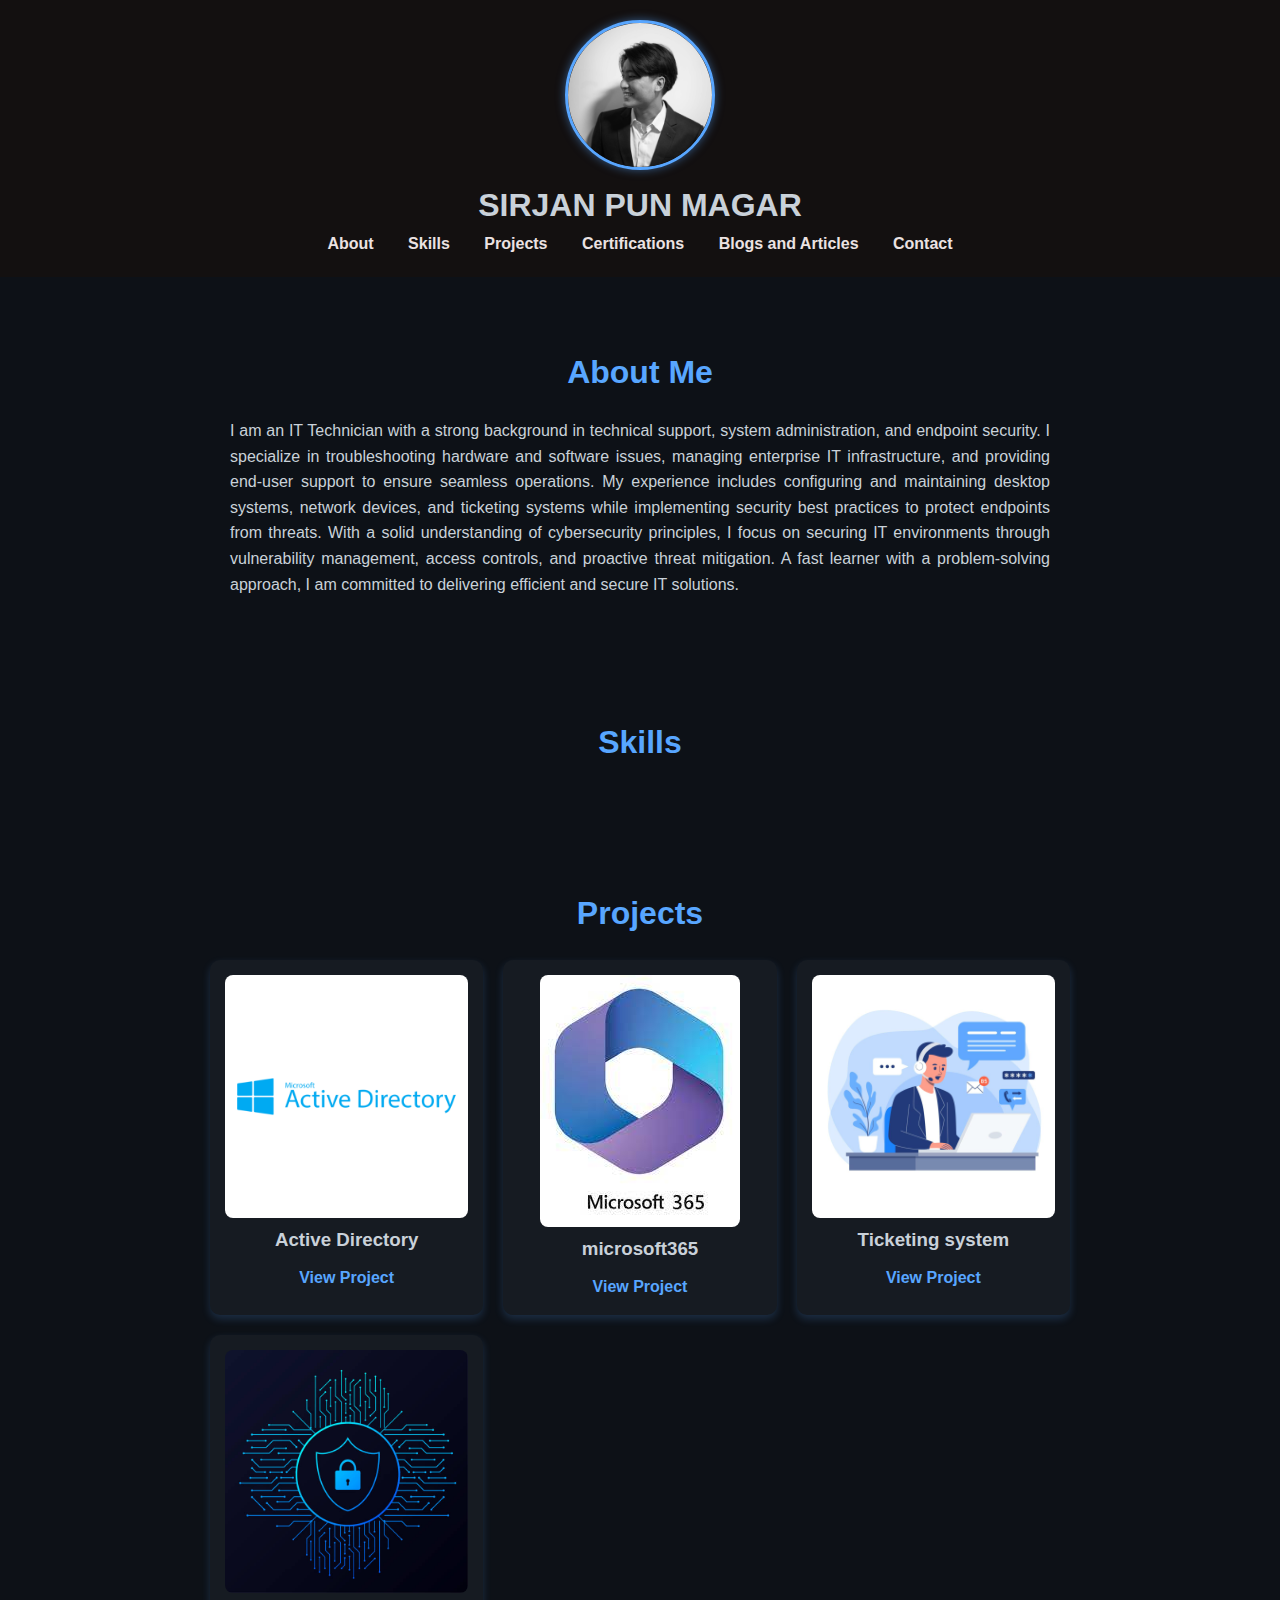
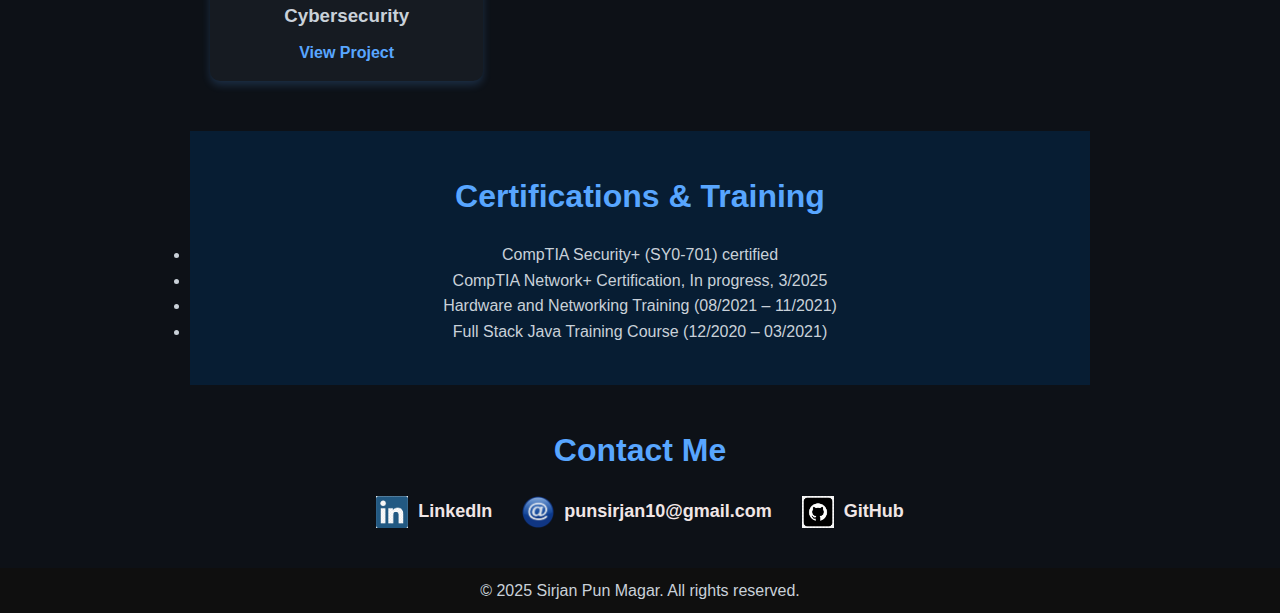
==== index.html @ 20cdc372 "Initial commit" ====
<!DOCTYPE html>
<html lang="en">
<head>
    <meta charset="UTF-8">
    <meta name="viewport" content="width=device-width, initial-scale=1.0">
    <title>My Portfolio</title>
    <link rel="stylesheet" href="css/styles.css">
</head>
<body>
    <header class="header">
        <div class="profile-container">
            <img src="images/pp.jpeg" alt="Your Name" class="profile-photo">
        </div>
        <h1>SIRJAN PUN MAGAR</h1>
        <nav>
            <ul>
                <li><a href="#about">About</a></li>
                <li><a href="#skills">Skills</a></li>
                <li><a href="#projects">Projects</a></li>
                <li><a href="#certifications">Certifications</a></li>
                <li><a href="https://medium.com/@kc.raqj58">Blogs and Articles</a></li>
                <li><a href="#contact">Contact</a></li>

            </ul>
        </nav>
    </header>
    

    <section id="about">
        <div class="about-container">
            <div class="about-text">
                <h2>About Me</h2>
                <p>
                    I am an IT Technician with a strong background in technical support, system administration, and endpoint security. I specialize in troubleshooting hardware and software issues, managing enterprise IT infrastructure, and providing end-user support to ensure seamless operations. My experience includes configuring and maintaining desktop systems, network devices, and ticketing systems while implementing security best practices to protect endpoints from threats. With a solid understanding of cybersecurity principles, I focus on securing IT environments through vulnerability management, access controls, and proactive threat mitigation. A fast learner with a problem-solving approach, I am committed to delivering efficient and secure IT solutions.
                </p>
            </div>
        </div>
    </section>
    

    <section id="skills">
        <h2>Skills</h2>
        <ul id="skills-list">
            <li><strong>Operating Systems:</strong> Windows, macOS, Linux</li>
            <li><strong>Hardware & Software Troubleshooting</strong></li>
            <li><strong>Networking:</strong> TCP/IP, DNS, DHCP, VLANs</li>
            <li><strong>Active Directory & User Management</strong></li>
            <li><strong>IT Support Tools:</strong> Remote Desktop, Ticketing Systems</li>
            <li><strong>Microsoft 365 & Google Workspace</strong></li>
            <li><strong>Cybersecurity:</strong> Endpoint Security, MFA, Phishing Prevention</li>
            <li><strong>Backup & Recovery Solutions</strong></li>
            <li><strong>Customer Service & Communication</strong></li>
        </ul>
    </section>
    
    

    <section id="projects">
        <h2>Projects</h2>
        <div class="project-grid">
            <div class="project-card">
                <img src="images/active.png" alt="Active Directory">
                <h3>Active Directory</h3>
                <a href="projects/ActiveD/index.html">View Project</a>
            </div>
            <div class="project-card">
                <img src="images/microsoft.jpeg" alt="Microsoft 365">
                <h3>microsoft365</h3>
                <a href="projects/microsoft365/index.html">View Project</a>
            </div>
            <div class="project-card">
                <img src="images/ticketing.png" alt="Ticketing system">
                <h3>Ticketing system</h3>
                <a href="projects/Ticketing/index.html">View Project</a>
            </div>
            <div class="project-card">
                <img src="images/cybersecurity.jpg" alt="Cybersecurity projects">
                <h3>Cybersecurity</h3>
                <a href="projects/project3.html">View Project</a>
            </div>
        </div>
    </section>

    <section id="certifications">
        <h2>Certifications & Training</h2>
        <ul class="certifications-list">
            <li>CompTIA Security+ (SY0-701) certified</li>
            <li>CompTIA Network+ Certification, In progress, 3/2025</li>
            <li>Hardware and Networking Training (08/2021 – 11/2021) </li>
            <li>Full Stack Java Training Course (12/2020 – 03/2021)</li>
        </ul>
    </section>
    
    <section id="contact">
        <h2>Contact Me</h2>
        <div class="contact-container">
            <!-- LinkedIn -->
            <a href="https://www.linkedin.com/in/sirjan-pun-magar/" target="_blank" class="contact-link">
                <img src="images/linkedin.png" alt="LinkedIn"> LinkedIn
            </a>
    
            <!-- Email -->
            <a href="mailto:punsirjan10@gmail.com" class="contact-link">
                <img src="images/email.png" alt="Email"> punsirjan10@gmail.com
            </a>
            <!-- GitHub -->
        <a href="https://github.com/nepsecurity" target="_blank" class="contact-link">
            <img src="images/github.png" alt="GitHub"> GitHub
        </a>
        </div>
    </section>
    

    <footer>
        <p>&copy; 2025 Sirjan Pun Magar. All rights reserved.</p>
    </footer>

    <script src="script.js"></script>
</body>
</html>
---- css/styles.css ----
/* General Reset */
* {
    margin: 0;
    padding: 0;
    box-sizing: border-box;
    font-family: 'Poppins', sans-serif;
}

body {
    background-color: #0d1117;
    color: #c9d1d9;
    line-height: 1.6;
}

/* Header Styling */
.header {
    text-align: center;
    padding: 20px;
    background-color: #131010;
    position: relative;
}

/* Profile Image at the Top */
.profile-container {
    display: flex;
    justify-content: center;
    margin-bottom: 10px;
}

.profile-photo {
    width: 150px; /* Adjust size */
    height: 150px;
    border-radius: 50%;
    object-fit: cover;
    box-shadow: 0 4px 8px rgba(0, 0, 0, 0.2);
}

/* Navigation Styling */
nav ul {
    list-style: none;
    padding: 0;
}

nav ul li {
    display: inline;
    margin: 0 15px;
}

nav ul li a {
    text-decoration: none;
    font-weight: bold;
    color: #ebe2e2;
}

/* About Me Section */
.about-text {
    text-align: justify;
    max-width: 900px;
    margin: 0 auto;
    padding: 20px;
}


/* Sections */

.about-container {
    display: flex;
    align-items: center;
    gap: 20px;
    max-width: 900px;
    margin: auto;
}

.profile-photo {
    width: 150px;
    height: 150px;
    border-radius: 50%;
    object-fit: cover;
    border: 3px solid #58a6ff;
    box-shadow: 0 0 10px rgba(88, 166, 255, 0.5);
}

.about-text {
    flex: 1;
}

section {
    padding: 50px 20px;
    max-width: 900px;
    margin: 0 auto;
}

h2 {
    text-align: center;
    font-size: 2rem;
    color: #58a6ff;
    margin-bottom: 20px;
}
/*skills animation*/
#skills-list {
    opacity: 0;
    transform: translateY(10px);
    transition: opacity 0.5s ease-in-out, transform 0.5s ease-in-out;
    display: none;
}

#skills:hover #skills-list {
    display: block;
    opacity: 1;
    transform: translateY(0);
}


/* Projects */
.project-grid {
    display: grid;
    grid-template-columns: repeat(auto-fit, minmax(250px, 1fr));
    gap: 20px;
    text-align: center;
}

.project-card {
    background: #161b22;
    padding: 15px;
    border-radius: 10px;
    box-shadow: 0 4px 8px rgba(88, 166, 255, 0.2);
    transition: transform 0.3s;
}

.project-card:hover {
    transform: scale(1.05);
}

.project-card img {
    max-width: 100%;
    border-radius: 8px;
}

.project-card a {
    display: inline-block;
    margin-top: 10px;
    color: #58a6ff;
    text-decoration: none;
    font-weight: bold;
}
/* Certifications Section */
#certifications {
    text-align: center;
    padding: 40px 0;
    background-color: #071d33;
}

.certifications-container {
    display: flex;
    flex-wrap: wrap;
    justify-content: center;
    gap: 20px;
    max-width: 900px;
    margin: auto;
}

.cert-card {
    width: 250px;
    background: white;
    padding: 10px;
    border-radius: 10px;
    box-shadow: 0px 4px 6px rgba(0, 0, 0, 0.1);
    text-align: center;
    transition: transform 0.3s ease, box-shadow 0.3s ease;
}

/* Hover Effect */
.cert-card:hover {
    transform: scale(1.1); /* Slight zoom effect */
    box-shadow: 0px 6px 12px rgba(0, 0, 0, 0.2); /* Adds a stronger shadow */
}

.cert-card img {
    width: 100%;
    height: auto;
    border-radius: 5px;
    transition: opacity 0.3s ease;
}

.cert-card:hover img {
    opacity: 0.9; /* Slight fade effect when hovered */
}

.cert-card p {
    margin-top: 10px;
    font-weight: bold;
    font-size: 14px;
}

/* Contact Section */
#contact {
    text-align: center;
    padding: 40px 0;
    background-color: #0d1117;
}

.contact-container {
    display: flex;
    justify-content: center;
    gap: 30px;
    margin-top: 20px;
}

.contact-link {
    display: flex;
    align-items: center;
    gap: 10px;
    font-size: 18px;
    font-weight: bold;
    text-decoration: none;
    color: #f0e6e6;
    transition: transform 0.3s ease, color 0.3s ease;
}

.contact-link img {
    width: 32px;
    height: 32px;
    transition: transform 0.3s ease;
}

/* Hover Effects */
.contact-link:hover {
    transform: scale(1.1);
    color: #0073b1; /* LinkedIn blue */
}

.contact-link:hover img {
    transform: scale(1.2);
}

footer {
    text-align: center;
    padding: 10px;
    background-color: #0f0f0f;
    position: relative;
    bottom: 0;
    width: 100%;
}
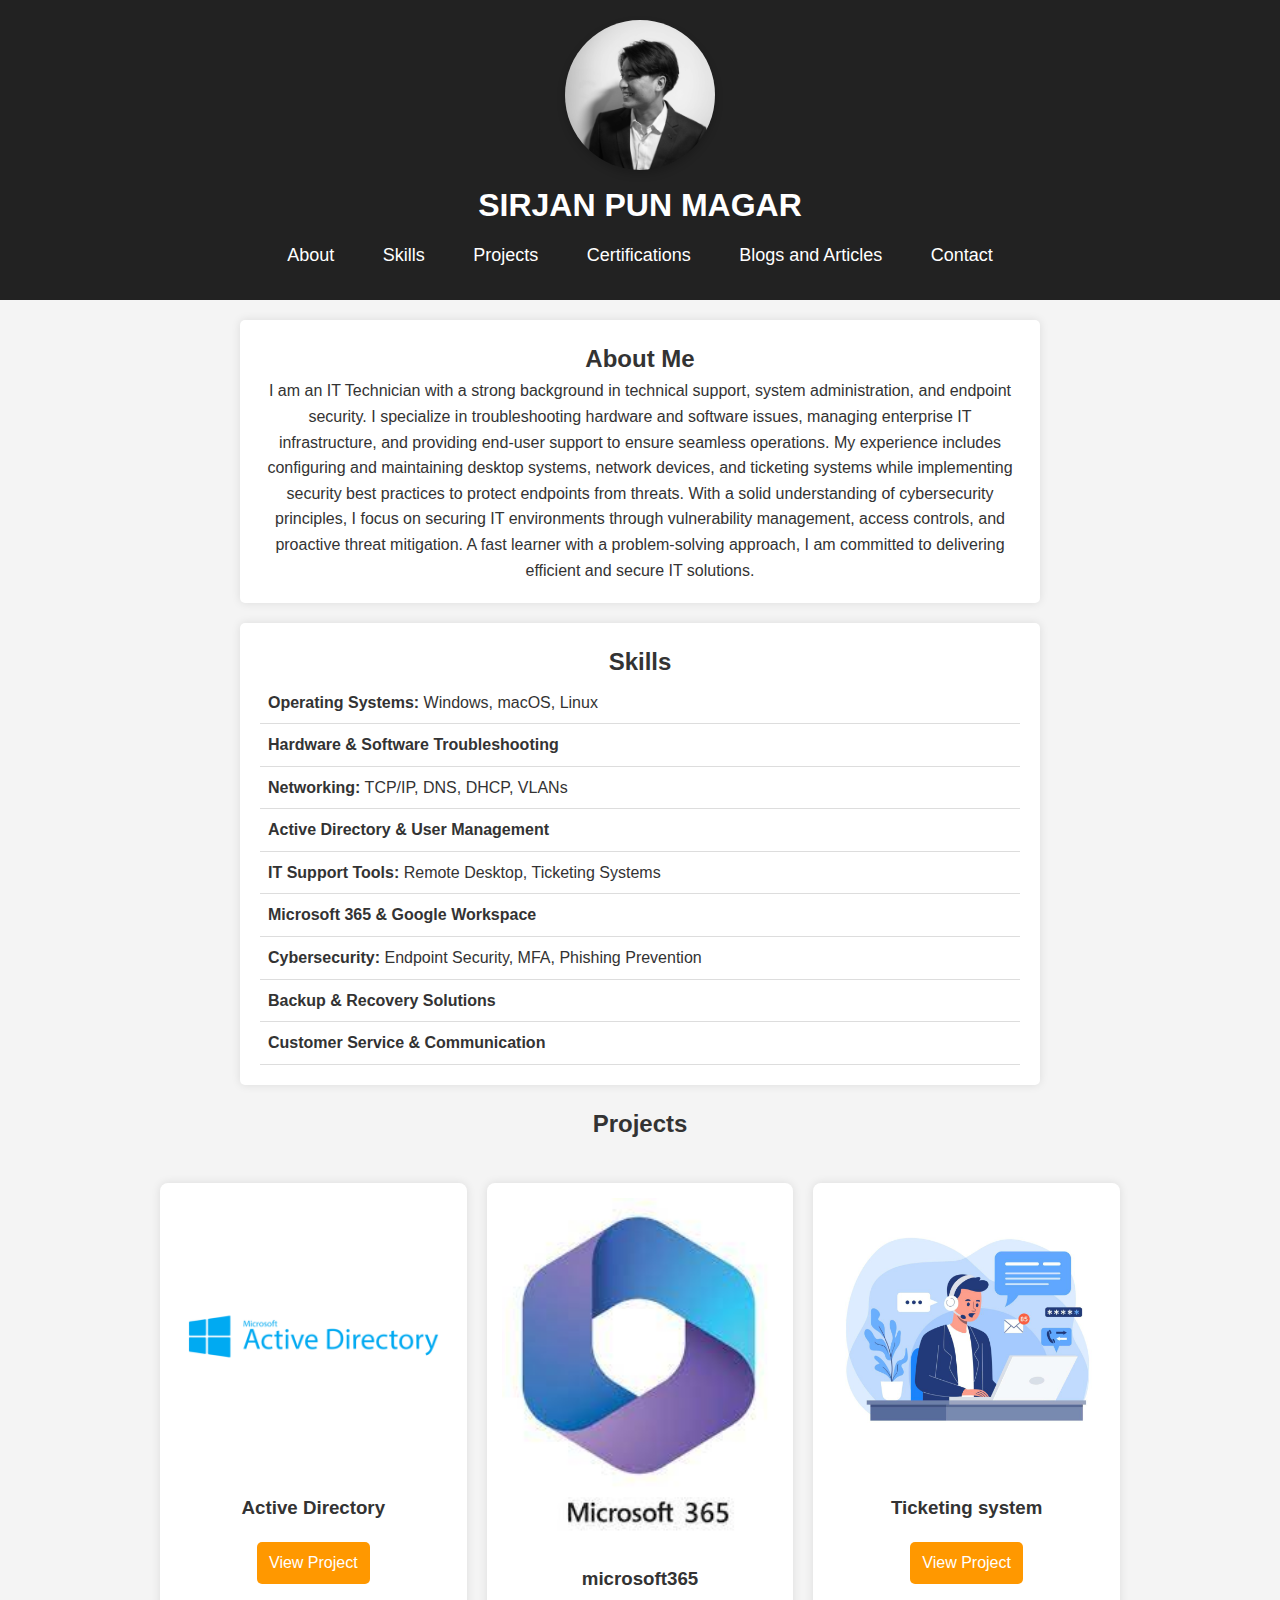
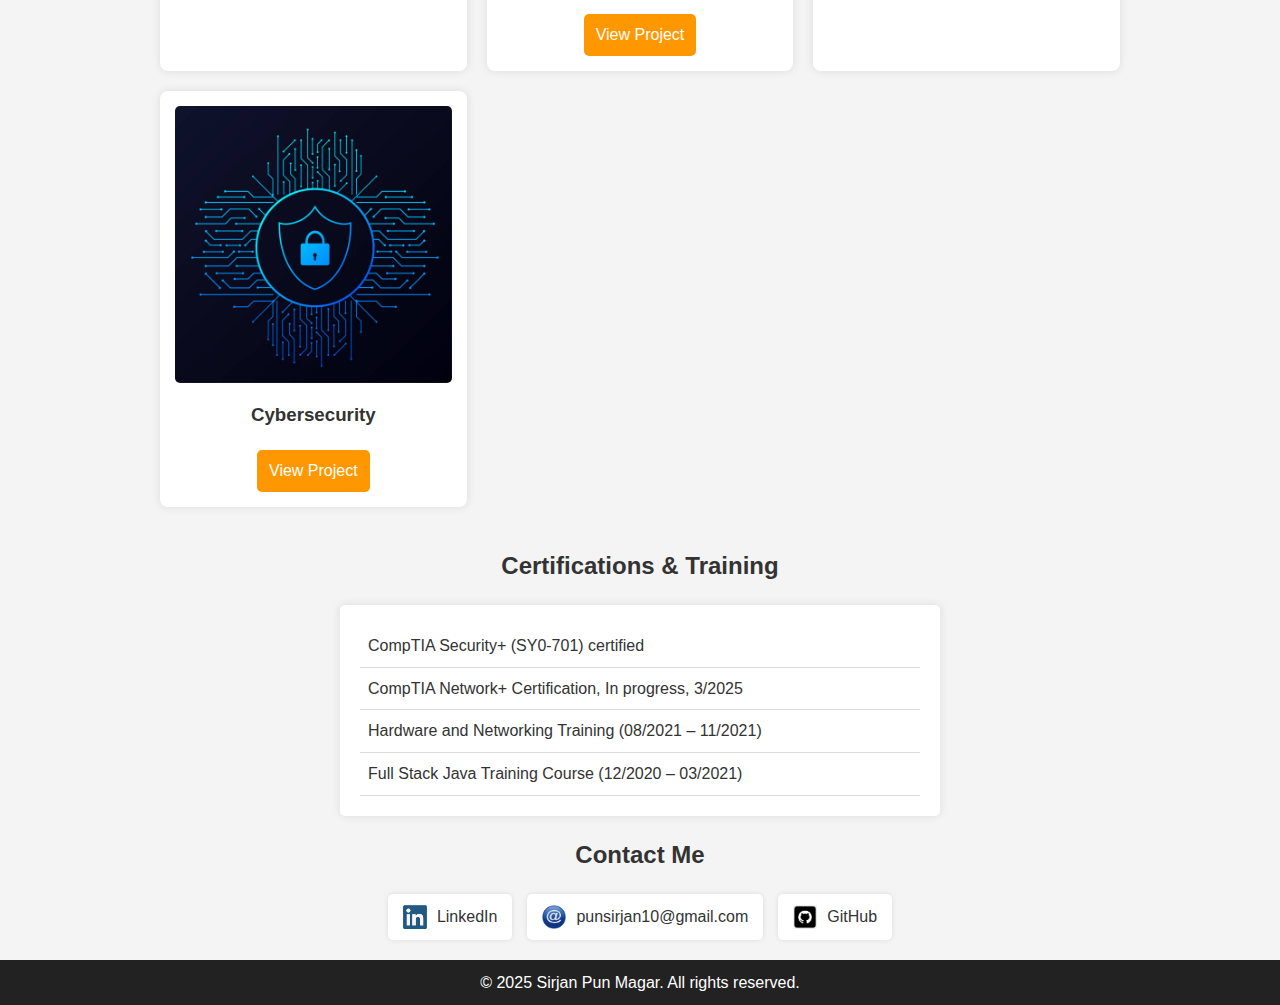
==== commit 2eae2c4e: "event logs automation" ====
--- a/index.html
+++ b/index.html
@@ -76,7 +76,7 @@
             <div class="project-card">
                 <img src="images/cybersecurity.jpg" alt="Cybersecurity projects">
                 <h3>Cybersecurity</h3>
-                <a href="projects/project3.html">View Project</a>
+                <a href="projects/cybersecurity/index.html">View Project</a>
             </div>
         </div>
     </section>
--- a/css/styles.css
+++ b/css/styles.css
@@ -1,23 +1,23 @@
-/* General Reset */
+/* 🌍 Global Styles */
 * {
     margin: 0;
     padding: 0;
     box-sizing: border-box;
-    font-family: 'Poppins', sans-serif;
+    font-family: 'Arial', sans-serif;
 }
 
 body {
-    background-color: #0d1117;
-    color: #c9d1d9;
+    background: #f4f4f4;
+    color: #333;
     line-height: 1.6;
-}
-
-/* Header Styling */
+    text-align: center;
+}
+
+/* 🎨 Header & Navigation */
 .header {
-    text-align: center;
-    padding: 20px;
-    background-color: #131010;
-    position: relative;
+    background: #222;
+    color: #fff;
+    padding: 20px 0;
 }
 
 /* Profile Image at the Top */
@@ -35,96 +35,91 @@
     box-shadow: 0 4px 8px rgba(0, 0, 0, 0.2);
 }
 
-/* Navigation Styling */
+
 nav ul {
     list-style: none;
     padding: 0;
 }
 
 nav ul li {
-    display: inline;
-    margin: 0 15px;
+    display: inline-block;
+    margin: 10px;
 }
 
 nav ul li a {
+    color: #fff;
     text-decoration: none;
-    font-weight: bold;
-    color: #ebe2e2;
-}
-
-/* About Me Section */
-.about-text {
-    text-align: justify;
-    max-width: 900px;
-    margin: 0 auto;
-    padding: 20px;
-}
-
-
-/* Sections */
-
+    font-size: 18px;
+    padding: 8px 12px;
+    transition: 0.3s;
+}
+
+nav ul li a:hover {
+    background: #ff9800;
+    border-radius: 5px;
+}
+
+/* 📌 Responsive Navigation */
+@media (max-width: 768px) {
+    nav ul {
+        display: flex;
+        flex-direction: column;
+        padding: 10px;
+    }
+
+    nav ul li {
+        margin: 5px 0;
+    }
+}
+
+/* 📌 About Section */
 .about-container {
-    display: flex;
-    align-items: center;
-    gap: 20px;
-    max-width: 900px;
-    margin: auto;
-}
-
-.profile-photo {
-    width: 150px;
-    height: 150px;
-    border-radius: 50%;
-    object-fit: cover;
-    border: 3px solid #58a6ff;
-    box-shadow: 0 0 10px rgba(88, 166, 255, 0.5);
-}
-
-.about-text {
-    flex: 1;
-}
-
-section {
-    padding: 50px 20px;
-    max-width: 900px;
-    margin: 0 auto;
-}
-
-h2 {
-    text-align: center;
-    font-size: 2rem;
-    color: #58a6ff;
-    margin-bottom: 20px;
-}
-/*skills animation*/
+    max-width: 800px;
+    margin: 20px auto;
+    padding: 20px;
+    background: #fff;
+    border-radius: 5px;
+    box-shadow: 0px 0px 10px rgba(0, 0, 0, 0.1);
+}
+
+/* 🛠️ Skills Section */
+#skills {
+    max-width: 800px;
+    margin: 20px auto;
+    padding: 20px;
+    background: #fff;
+    border-radius: 5px;
+    box-shadow: 0px 0px 10px rgba(0, 0, 0, 0.1);
+}
+
 #skills-list {
-    opacity: 0;
-    transform: translateY(10px);
-    transition: opacity 0.5s ease-in-out, transform 0.5s ease-in-out;
-    display: none;
-}
-
-#skills:hover #skills-list {
-    display: block;
-    opacity: 1;
-    transform: translateY(0);
-}
-
-
-/* Projects */
+    list-style: none;
+    text-align: left;
+    padding: 0;
+}
+
+#skills-list li {
+    padding: 8px;
+    border-bottom: 1px solid #ddd;
+}
+
+/* 🖥️ Projects Grid */
 .project-grid {
     display: grid;
     grid-template-columns: repeat(auto-fit, minmax(250px, 1fr));
     gap: 20px;
+    max-width: 1000px;
+    margin: 20px auto;
+    padding: 20px;
+}
+
+.project-card {
+    background: #fff;
+    padding: 15px;
+    border-radius: 8px;
+    box-shadow: 0px 0px 10px rgba(0, 0, 0, 0.1);
     text-align: center;
-}
-
-.project-card {
-    background: #161b22;
-    padding: 15px;
-    border-radius: 10px;
-    box-shadow: 0 4px 8px rgba(88, 166, 255, 0.2);
-    transition: transform 0.3s;
+    transition: transform 0.3s ease-in-out;
 }
 
 .project-card:hover {
@@ -132,113 +127,88 @@
 }
 
 .project-card img {
-    max-width: 100%;
-    border-radius: 8px;
+    width: 100%;
+    border-radius: 5px;
+}
+
+.project-card h3 {
+    margin: 10px 0;
 }
 
 .project-card a {
     display: inline-block;
+    padding: 8px 12px;
     margin-top: 10px;
-    color: #58a6ff;
+    color: #fff;
+    background: #ff9800;
     text-decoration: none;
-    font-weight: bold;
-}
-/* Certifications Section */
-#certifications {
-    text-align: center;
-    padding: 40px 0;
-    background-color: #071d33;
-}
-
-.certifications-container {
+    border-radius: 5px;
+}
+
+.project-card a:hover {
+    background: #e68900;
+}
+
+/* 🏆 Certifications */
+.certifications-list {
+    list-style: none;
+    text-align: left;
+    max-width: 600px;
+    margin: 20px auto;
+    padding: 20px;
+    background: #fff;
+    border-radius: 5px;
+    box-shadow: 0px 0px 10px rgba(0, 0, 0, 0.1);
+}
+
+.certifications-list li {
+    padding: 8px;
+    border-bottom: 1px solid #ddd;
+}
+
+/* 📩 Contact Section */
+.contact-container {
     display: flex;
     flex-wrap: wrap;
     justify-content: center;
-    gap: 20px;
-    max-width: 900px;
-    margin: auto;
-}
-
-.cert-card {
-    width: 250px;
-    background: white;
-    padding: 10px;
-    border-radius: 10px;
-    box-shadow: 0px 4px 6px rgba(0, 0, 0, 0.1);
-    text-align: center;
-    transition: transform 0.3s ease, box-shadow 0.3s ease;
-}
-
-/* Hover Effect */
-.cert-card:hover {
-    transform: scale(1.1); /* Slight zoom effect */
-    box-shadow: 0px 6px 12px rgba(0, 0, 0, 0.2); /* Adds a stronger shadow */
-}
-
-.cert-card img {
-    width: 100%;
-    height: auto;
-    border-radius: 5px;
-    transition: opacity 0.3s ease;
-}
-
-.cert-card:hover img {
-    opacity: 0.9; /* Slight fade effect when hovered */
-}
-
-.cert-card p {
-    margin-top: 10px;
-    font-weight: bold;
-    font-size: 14px;
-}
-
-/* Contact Section */
-#contact {
-    text-align: center;
-    padding: 40px 0;
-    background-color: #0d1117;
-}
-
-.contact-container {
-    display: flex;
-    justify-content: center;
-    gap: 30px;
-    margin-top: 20px;
+    gap: 15px;
+    padding: 20px;
 }
 
 .contact-link {
     display: flex;
     align-items: center;
-    gap: 10px;
-    font-size: 18px;
-    font-weight: bold;
+    background: #fff;
+    padding: 10px 15px;
+    border-radius: 5px;
     text-decoration: none;
-    color: #f0e6e6;
-    transition: transform 0.3s ease, color 0.3s ease;
+    color: #333;
+    transition: 0.3s;
+    box-shadow: 0px 0px 5px rgba(0, 0, 0, 0.1);
 }
 
 .contact-link img {
-    width: 32px;
-    height: 32px;
-    transition: transform 0.3s ease;
-}
-
-/* Hover Effects */
+    width: 24px;
+    height: 24px;
+    margin-right: 10px;
+}
+
 .contact-link:hover {
-    transform: scale(1.1);
-    color: #0073b1; /* LinkedIn blue */
-}
-
-.contact-link:hover img {
-    transform: scale(1.2);
-}
-
+    background: #ff9800;
+    color: #fff;
+}
+
+/* 📌 Responsive Contact */
+@media (max-width: 600px) {
+    .contact-container {
+        flex-direction: column;
+    }
+}
+
+/* 🏁 Footer */
 footer {
+    background: #222;
+    color: #fff;
+    padding: 10px;
     text-align: center;
-    padding: 10px;
-    background-color: #0f0f0f;
-    position: relative;
-    bottom: 0;
-    width: 100%;
-}
-
+}
